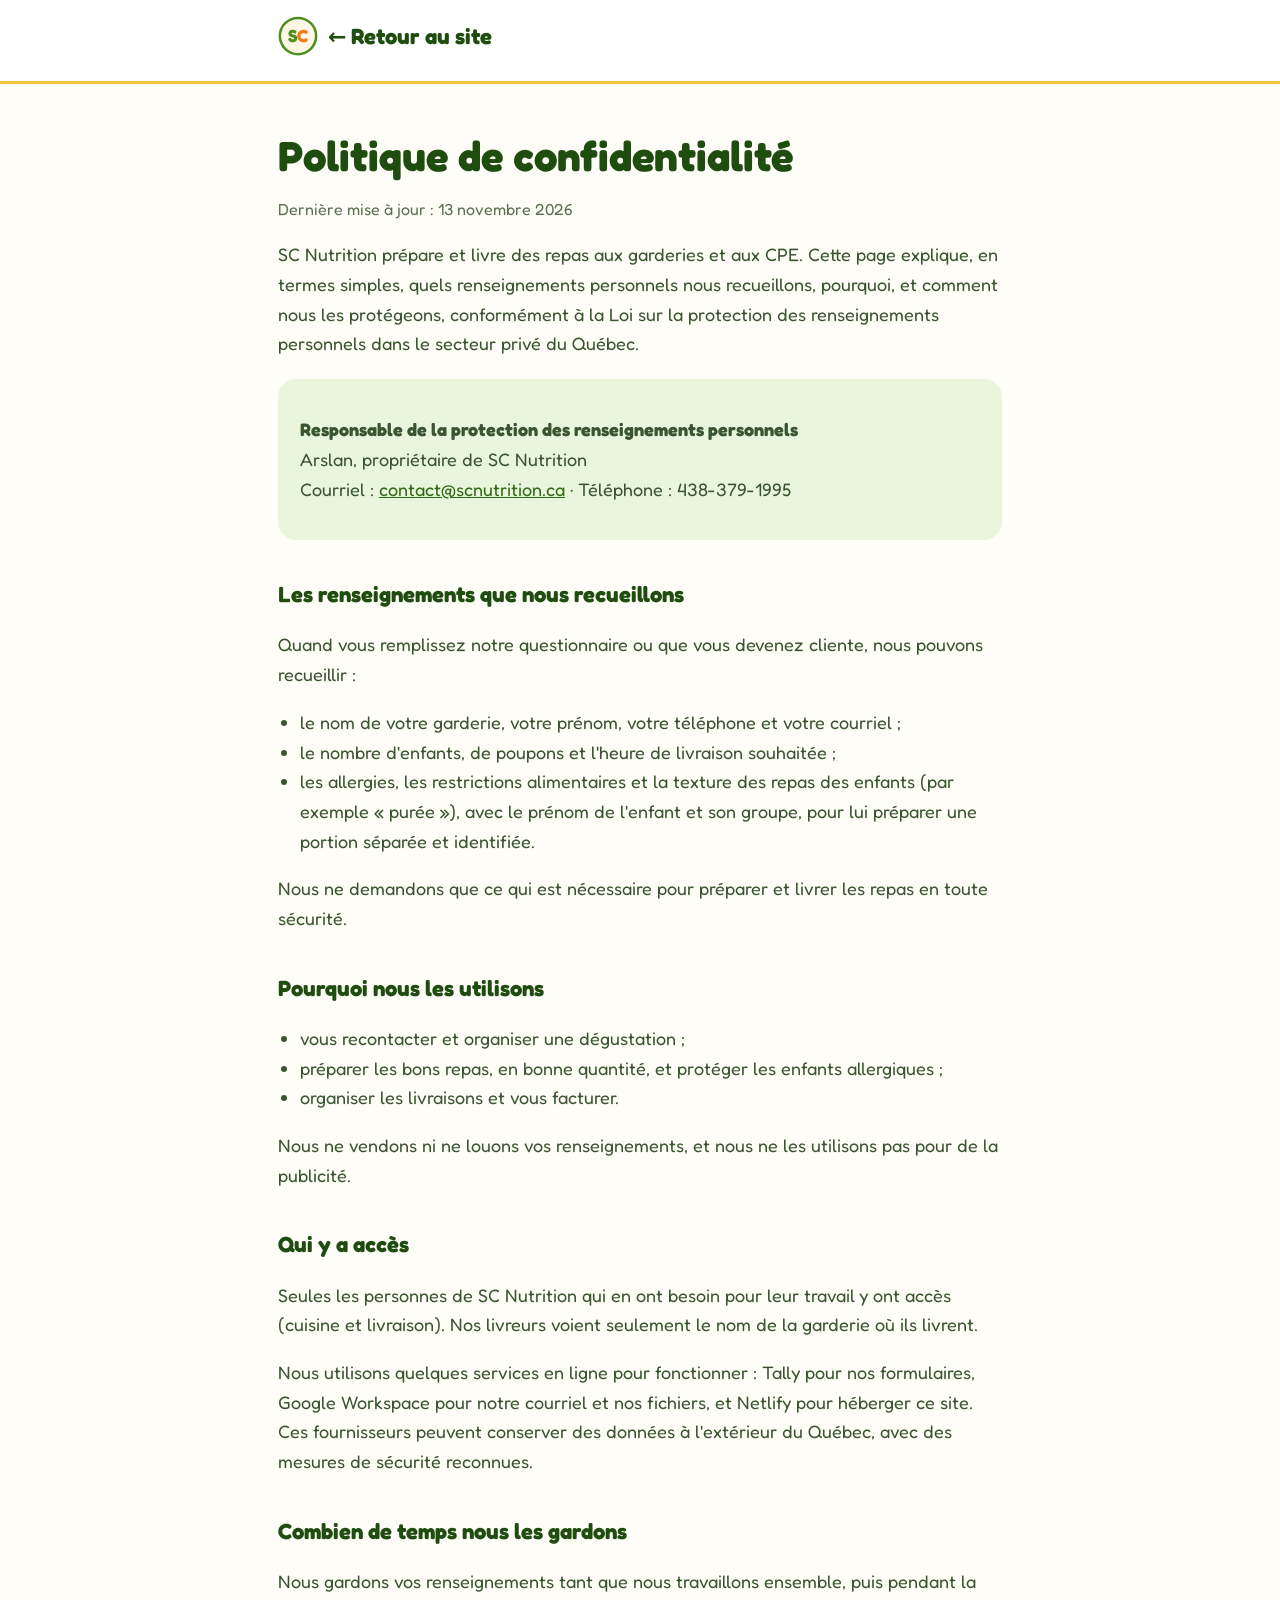
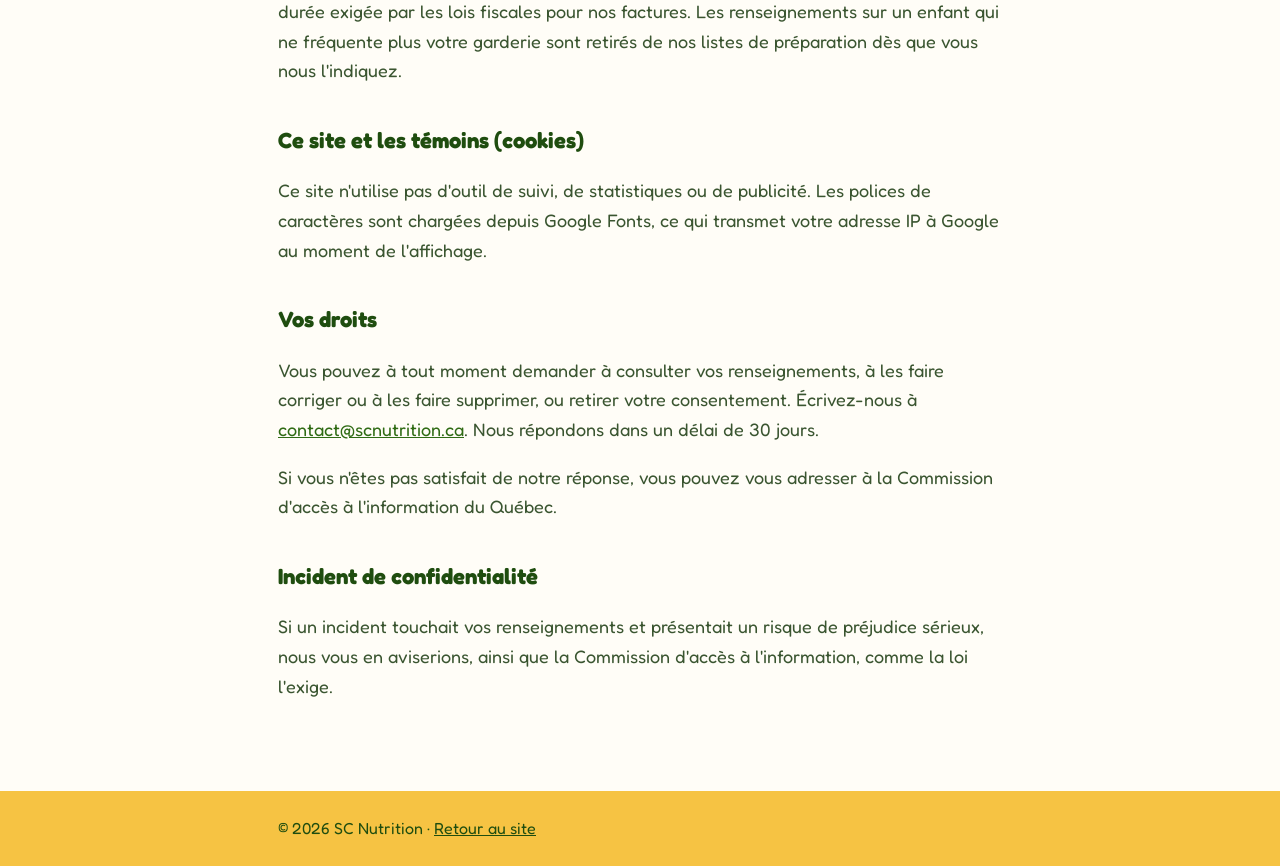
==== confidentialite.html @ b99663f4 "Nouveau site animé avec logo, politique de confidentialité et icône Co-Authored-By: Claude Opus 5.5 " ====
<!doctype html>
<html lang="fr-CA">
<head>
<meta charset="utf-8">
<meta name="viewport" content="width=device-width, initial-scale=1, viewport-fit=cover">
<title>Politique de confidentialité – SC Nutrition</title>
<meta name="description" content="Comment SC Nutrition recueille, utilise et protège vos renseignements personnels.">
<link rel="icon" href="favicon.svg" type="image/svg+xml">
<link rel="preconnect" href="https://fonts.googleapis.com">
<link rel="preconnect" href="https://fonts.gstatic.com" crossorigin>
<link rel="stylesheet" href="https://fonts.googleapis.com/css2?family=Fredoka:wght@400;500;600;700&display=swap">
<style>
*{box-sizing:border-box}
body{margin:0;background:#FFFDF7;color:#24401A;font-family:'Fredoka','Nunito',system-ui,sans-serif;font-size:18px;line-height:1.65}
.wrap{max-width:760px;margin:0 auto;padding-left:max(18px,env(safe-area-inset-left,0px));padding-right:max(18px,env(safe-area-inset-right,0px))}
header{background:#fff;border-bottom:3px solid #F6C343;padding-block:16px}
header a{display:inline-flex;align-items:center;gap:10px;color:#1F4D0F;text-decoration:none;font-weight:700;font-size:22px}
main{padding-block:48px 72px}
h1{font-size:clamp(30px,5vw,42px);line-height:1.15;color:#1F4D0F;margin:0 0 8px}
h2{font-size:22px;color:#1F4D0F;margin:36px 0 8px}
p,li{color:#3A5530}
ul{padding-left:22px}
.date{color:#5A6E50;font-size:16px}
.box{background:#EAF5DD;border-radius:18px;padding:18px 22px;margin-top:20px}
a{color:#2F6B14}
footer{background:#F6C343;color:#1F4D0F;padding-block:24px;font-size:16px}
</style>
</head>
<body>
<header><div class="wrap"><a href="index.html"><svg width="40" height="40" viewBox="0 0 64 64" aria-hidden="true"><circle cx="32" cy="32" r="29" fill="#FFF6E6" stroke="#4E8F1F" stroke-width="4"/><text x="32" y="42" text-anchor="middle" font-family="Fredoka, Arial, sans-serif" font-weight="700" font-size="28"><tspan fill="#4E8F1F">S</tspan><tspan fill="#EE7A12">C</tspan></text></svg>← Retour au site</a></div></header>
<main class="wrap">
<h1>Politique de confidentialité</h1>
<p class="date">Dernière mise à jour : 13 novembre 2026</p>

<p>SC Nutrition prépare et livre des repas aux garderies et aux CPE. Cette page explique, en termes simples, quels renseignements personnels nous recueillons, pourquoi, et comment nous les protégeons, conformément à la Loi sur la protection des renseignements personnels dans le secteur privé du Québec.</p>

<div class="box">
<p><b>Responsable de la protection des renseignements personnels</b><br>
Arslan, propriétaire de SC Nutrition<br>
Courriel : <a href="mailto:contact@scnutrition.ca">contact@scnutrition.ca</a> · Téléphone : 438-379-1995</p>
</div>

<h2>Les renseignements que nous recueillons</h2>
<p>Quand vous remplissez notre questionnaire ou que vous devenez cliente, nous pouvons recueillir :</p>
<ul>
<li>le nom de votre garderie, votre prénom, votre téléphone et votre courriel ;</li>
<li>le nombre d'enfants, de poupons et l'heure de livraison souhaitée ;</li>
<li>les allergies, les restrictions alimentaires et la texture des repas des enfants (par exemple « purée »), avec le prénom de l'enfant et son groupe, pour lui préparer une portion séparée et identifiée.</li>
</ul>
<p>Nous ne demandons que ce qui est nécessaire pour préparer et livrer les repas en toute sécurité.</p>

<h2>Pourquoi nous les utilisons</h2>
<ul>
<li>vous recontacter et organiser une dégustation ;</li>
<li>préparer les bons repas, en bonne quantité, et protéger les enfants allergiques ;</li>
<li>organiser les livraisons et vous facturer.</li>
</ul>
<p>Nous ne vendons ni ne louons vos renseignements, et nous ne les utilisons pas pour de la publicité.</p>

<h2>Qui y a accès</h2>
<p>Seules les personnes de SC Nutrition qui en ont besoin pour leur travail y ont accès (cuisine et livraison). Nos livreurs voient seulement le nom de la garderie où ils livrent.</p>
<p>Nous utilisons quelques services en ligne pour fonctionner : Tally pour nos formulaires, Google Workspace pour notre courriel et nos fichiers, et Netlify pour héberger ce site. Ces fournisseurs peuvent conserver des données à l'extérieur du Québec, avec des mesures de sécurité reconnues.</p>

<h2>Combien de temps nous les gardons</h2>
<p>Nous gardons vos renseignements tant que nous travaillons ensemble, puis pendant la durée exigée par les lois fiscales pour nos factures. Les renseignements sur un enfant qui ne fréquente plus votre garderie sont retirés de nos listes de préparation dès que vous nous l'indiquez.</p>

<h2>Ce site et les témoins (cookies)</h2>
<p>Ce site n'utilise pas d'outil de suivi, de statistiques ou de publicité. Les polices de caractères sont chargées depuis Google Fonts, ce qui transmet votre adresse IP à Google au moment de l'affichage.</p>

<h2>Vos droits</h2>
<p>Vous pouvez à tout moment demander à consulter vos renseignements, à les faire corriger ou à les faire supprimer, ou retirer votre consentement. Écrivez-nous à <a href="mailto:contact@scnutrition.ca">contact@scnutrition.ca</a>. Nous répondons dans un délai de 30 jours.</p>
<p>Si vous n'êtes pas satisfait de notre réponse, vous pouvez vous adresser à la Commission d'accès à l'information du Québec.</p>

<h2>Incident de confidentialité</h2>
<p>Si un incident touchait vos renseignements et présentait un risque de préjudice sérieux, nous vous en aviserions, ainsi que la Commission d'accès à l'information, comme la loi l'exige.</p>
</main>
<footer><div class="wrap">© 2026 SC Nutrition · <a href="index.html" style="color:#1F4D0F">Retour au site</a></div></footer>
</body>
</html>
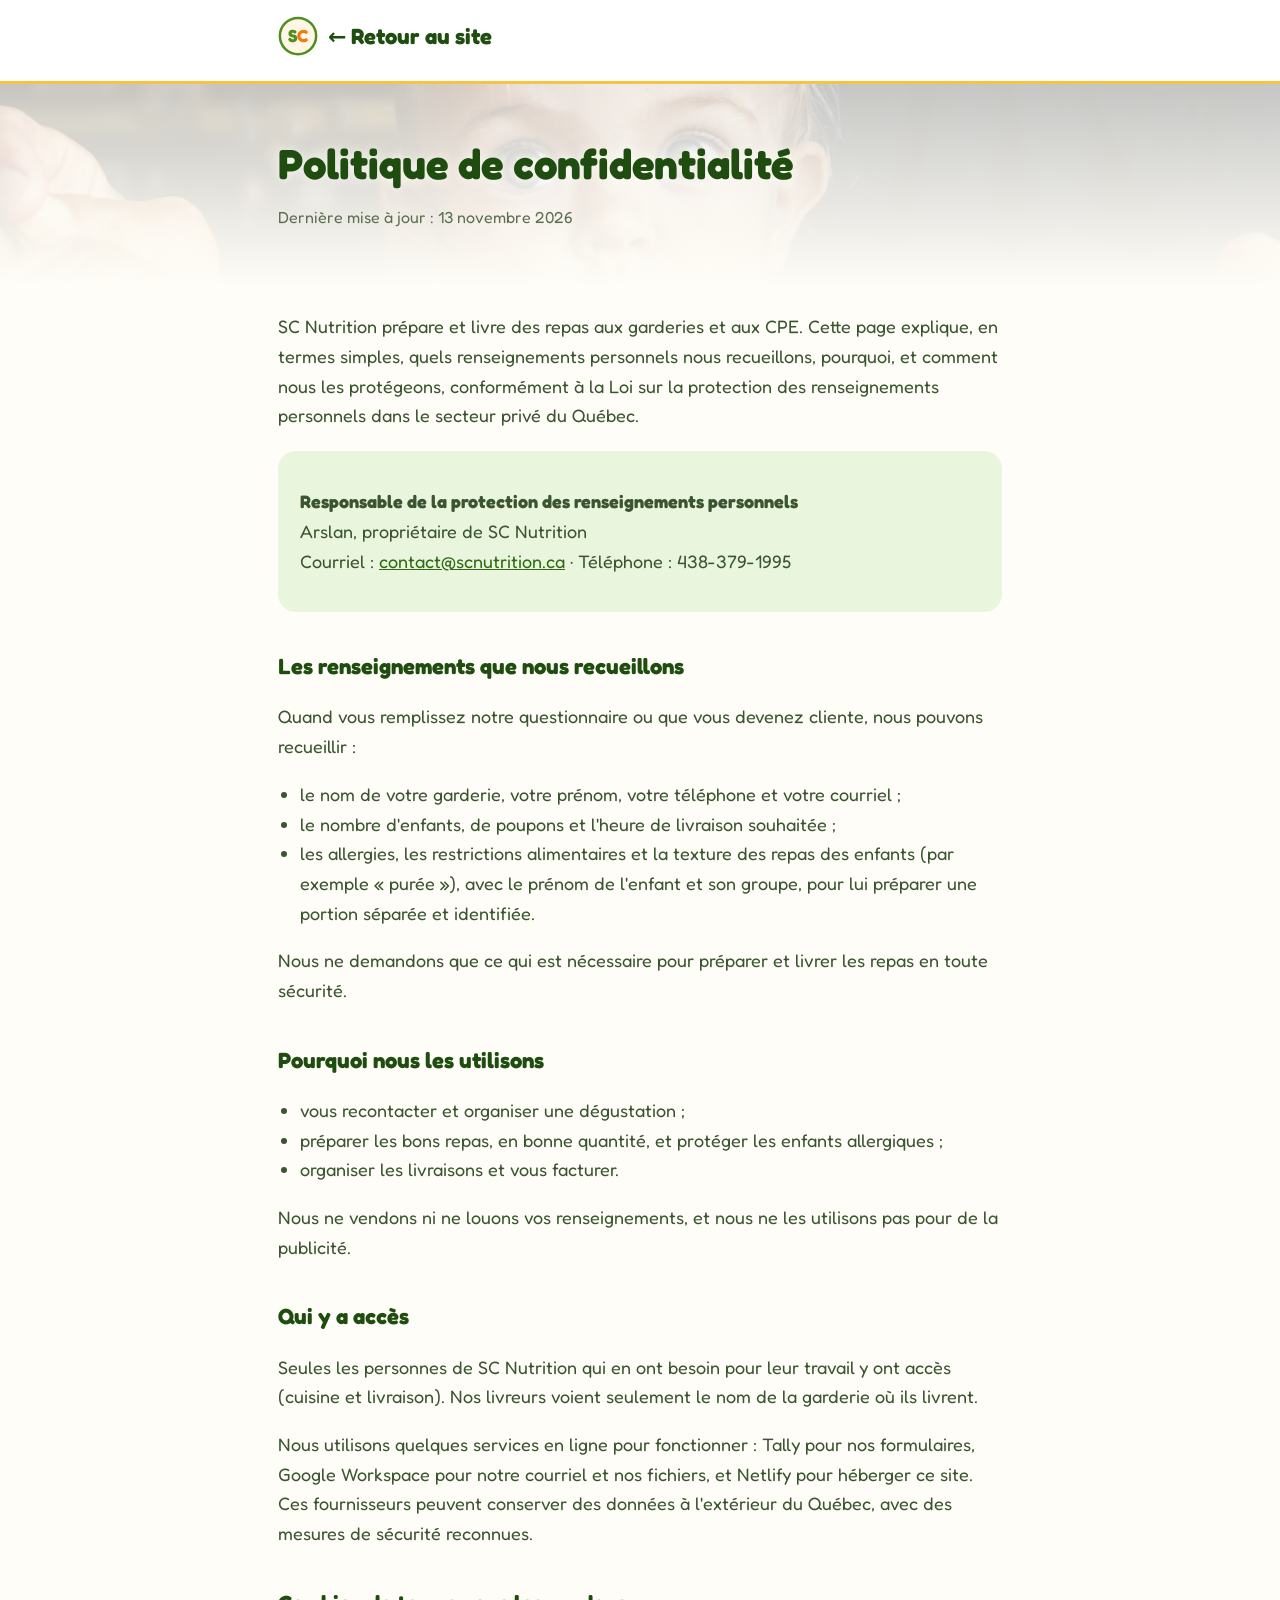
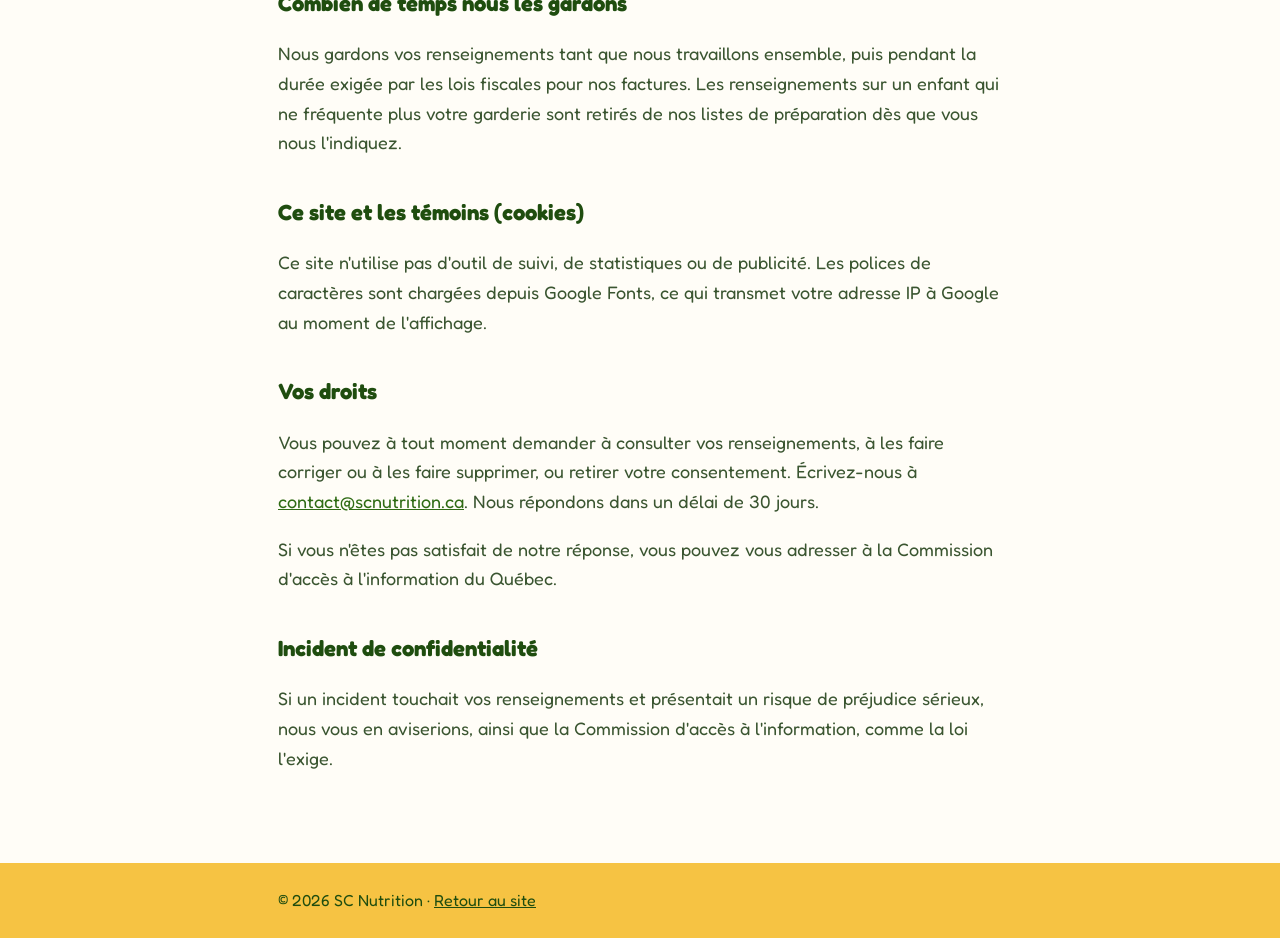
==== commit b954aca6: "Photos en fond dans toutes les sections, retrait de la section Ils se régalent Co-Authored-By: Claud" ====
--- a/confidentialite.html
+++ b/confidentialite.html
@@ -13,9 +13,13 @@
 *{box-sizing:border-box}
 body{margin:0;background:#FFFDF7;color:#24401A;font-family:'Fredoka','Nunito',system-ui,sans-serif;font-size:18px;line-height:1.65}
 .wrap{max-width:760px;margin:0 auto;padding-left:max(18px,env(safe-area-inset-left,0px));padding-right:max(18px,env(safe-area-inset-right,0px))}
-header{background:#fff;border-bottom:3px solid #F6C343;padding-block:16px}
+header{position:relative;isolation:isolate;background:#fff;border-bottom:3px solid #F6C343;padding-block:16px}
+.banner{position:relative;isolation:isolate;padding-block:56px 40px}
+.banner::before{content:"";position:absolute;inset:0;z-index:-2;background:url(photos/fond-1.jpg) center 40%/cover no-repeat}
+.banner::after{content:"";position:absolute;inset:0;z-index:-1;background:linear-gradient(rgba(255,253,247,.74),#FFFDF7)}
+.banner h1{text-shadow:0 1px 12px rgba(255,253,247,.9)}
 header a{display:inline-flex;align-items:center;gap:10px;color:#1F4D0F;text-decoration:none;font-weight:700;font-size:22px}
-main{padding-block:48px 72px}
+main{padding-block:8px 72px}
 h1{font-size:clamp(30px,5vw,42px);line-height:1.15;color:#1F4D0F;margin:0 0 8px}
 h2{font-size:22px;color:#1F4D0F;margin:36px 0 8px}
 p,li{color:#3A5530}
@@ -28,9 +32,9 @@
 </head>
 <body>
 <header><div class="wrap"><a href="index.html"><svg width="40" height="40" viewBox="0 0 64 64" aria-hidden="true"><circle cx="32" cy="32" r="29" fill="#FFF6E6" stroke="#4E8F1F" stroke-width="4"/><text x="32" y="42" text-anchor="middle" font-family="Fredoka, Arial, sans-serif" font-weight="700" font-size="28"><tspan fill="#4E8F1F">S</tspan><tspan fill="#EE7A12">C</tspan></text></svg>← Retour au site</a></div></header>
+<section class="banner"><div class="wrap"><h1>Politique de confidentialité</h1>
+<p class="date">Dernière mise à jour : 13 novembre 2026</p></div></section>
 <main class="wrap">
-<h1>Politique de confidentialité</h1>
-<p class="date">Dernière mise à jour : 13 novembre 2026</p>
 
 <p>SC Nutrition prépare et livre des repas aux garderies et aux CPE. Cette page explique, en termes simples, quels renseignements personnels nous recueillons, pourquoi, et comment nous les protégeons, conformément à la Loi sur la protection des renseignements personnels dans le secteur privé du Québec.</p>
 
